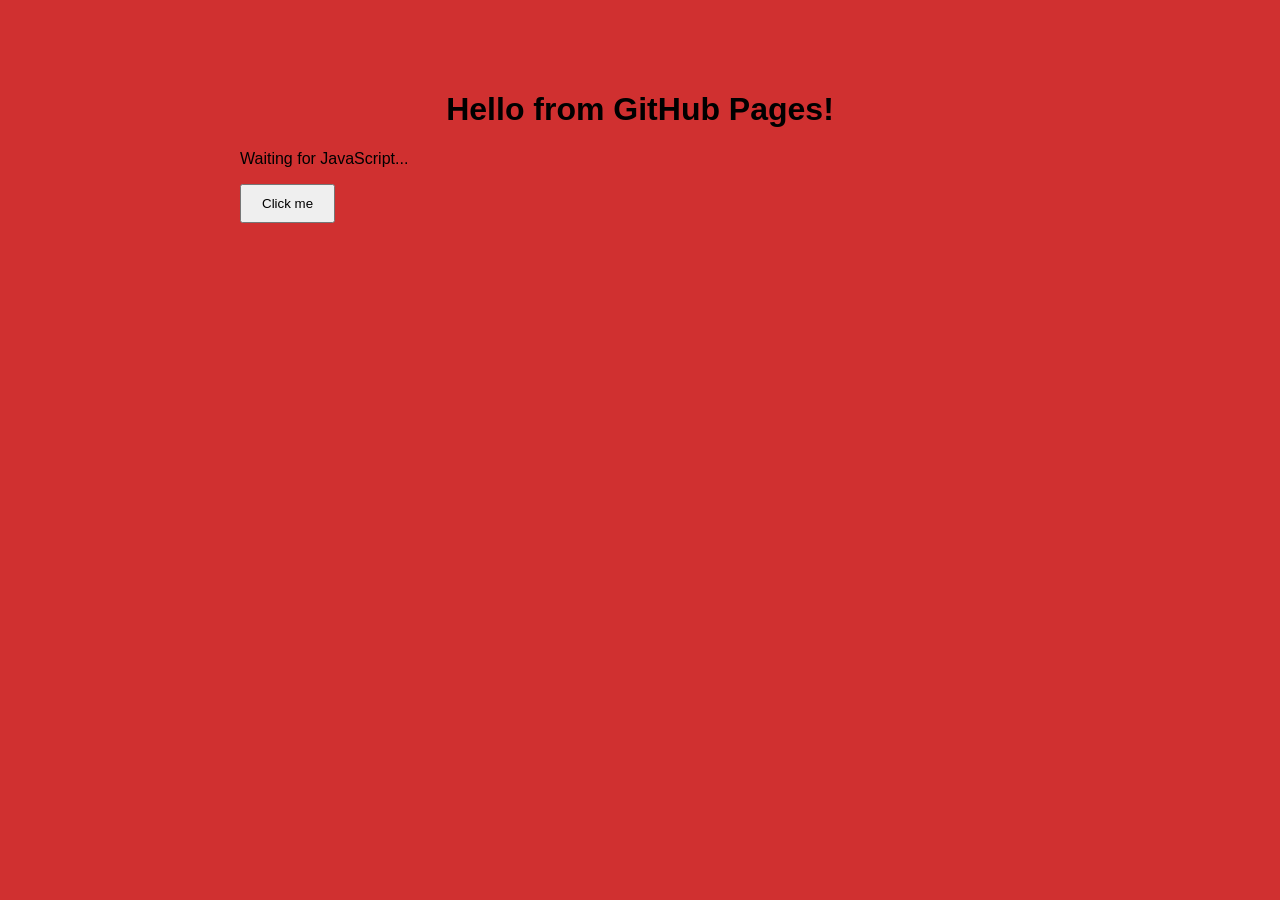
==== index.html @ 42c1ac7d "Test site" ====
<!DOCTYPE html>
<html lang="en">
<head>
    <meta charset="UTF-8">
    <meta name="viewport" content="width=device-width, initial-scale=1.0">

    <title>My NetworkX Project</title>

    <link rel="stylesheet" href="style.css">
</head>

<body>

    <h1>Hello from GitHub Pages!</h1>

    <p id="message">Waiting for JavaScript...</p>

    <button onclick="changeMessage()">Click me</button>

    <script src="script.js"></script>

</body>
</html>
---- style.css ----
body {
    font-family: Arial, sans-serif;
    max-width: 800px;
    margin: 50px auto;
    padding: 20px;
    background-color: #d03030;
}

h1 {
    text-align: center;
}

button {
    padding: 10px 20px;
    cursor: pointer;
}
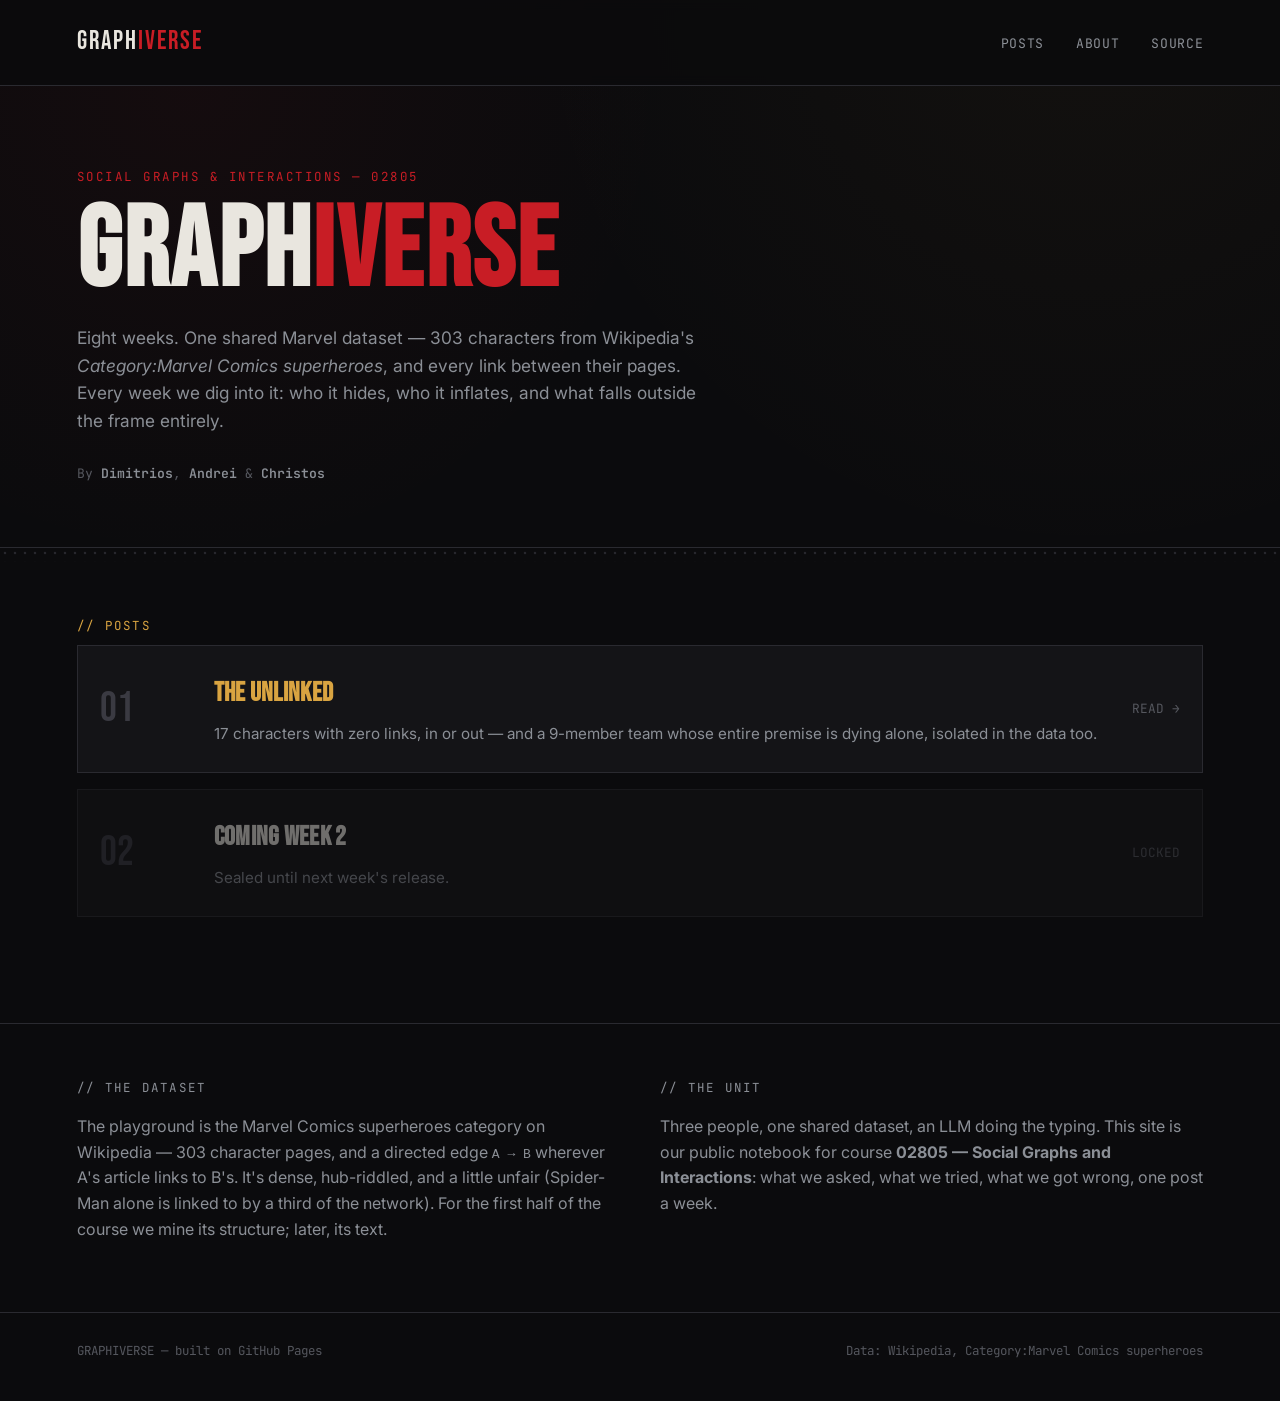
==== commit 30c2aff5: "Not linked characters post" ====
--- a/index.html
+++ b/index.html
@@ -1,23 +1,90 @@
 <!DOCTYPE html>
 <html lang="en">
 <head>
-    <meta charset="UTF-8">
-    <meta name="viewport" content="width=device-width, initial-scale=1.0">
-
-    <title>My NetworkX Project</title>
-
-    <link rel="stylesheet" href="style.css">
+  <meta charset="UTF-8">
+  <meta name="viewport" content="width=device-width, initial-scale=1.0">
+  <title>Graphiverse</title>
+  <meta name="description" content="A network-science dig through the Marvel Wikipedia link graph, filed weekly by Dimitrios, Andrei &amp; Christos.">
+  <link rel="preconnect" href="https://fonts.googleapis.com">
+  <link rel="preconnect" href="https://fonts.gstatic.com" crossorigin>
+  <link rel="stylesheet" href="https://fonts.googleapis.com/css2?family=Bebas+Neue&family=Inter:wght@400;500;600;700&family=JetBrains+Mono:wght@400;600&display=swap">
+  <link rel="stylesheet" href="assets/css/style.css">
 </head>
-
 <body>
 
-    <h1>Hello from GitHub Pages!</h1>
+  <nav class="site-nav">
+    <div class="brand">GRAPH<span>IVERSE</span></div>
+    <div class="links">
+      <a href="index.html#case-files">Posts</a>
+      <a href="index.html#about">About</a>
+      <a href="https://github.com/cpsall/cpsall.github.io" target="_blank" rel="noopener">Source</a>
+    </div>
+  </nav>
 
-    <p id="message">Waiting for JavaScript...</p>
+  <header class="hero">
+    <div class="kicker">Social Graphs &amp; Interactions — 02805</div>
+    <h1>GRAPH<span class="accent">IVERSE</span></h1>
+    <p class="lede">
+      Eight weeks. One shared Marvel dataset — 303 characters from Wikipedia's
+      <em>Category:Marvel Comics superheroes</em>, and every link between their pages.
+      Every week we dig into it: who it hides, who it inflates, and what falls outside
+      the frame entirely.
+    </p>
+    <div class="credit-line">
+      By <strong>Dimitrios</strong>, <strong>Andrei</strong> &amp; <strong>Christos</strong>
+    </div>
+  </header>
 
-    <button onclick="changeMessage()">Click me</button>
+  <div class="halftone"></div>
 
-    <script src="script.js"></script>
+  <section class="case-files" id="case-files">
+    <p class="section-label">// Posts</p>
 
+    <a class="case-card" href="posts/week1-the-unlinked.html">
+      <div class="num">01</div>
+      <div>
+        <h3>The Unlinked</h3>
+        <p>17 characters with zero links, in or out — and a 9-member team whose entire
+          premise is dying alone, isolated in the data too.</p>
+      </div>
+      <div class="go">READ →</div>
+    </a>
+
+    <div class="case-card locked">
+      <div class="num">02</div>
+      <div>
+        <h3>Coming week 2</h3>
+        <p>Sealed until next week's release.</p>
+      </div>
+      <div class="go">LOCKED</div>
+    </div>
+  </section>
+
+  <section class="about-strip" id="about">
+    <div>
+      <p class="section-label">// The Dataset</p>
+      <p>
+        The playground is the Marvel Comics superheroes category on Wikipedia — 303 character
+        pages, and a directed edge <code>A → B</code> wherever A's article links to B's. It's
+        dense, hub-riddled, and a little unfair (Spider-Man alone is linked to by a third of
+        the network). For the first half of the course we mine its structure; later, its text.
+      </p>
+    </div>
+    <div>
+      <p class="section-label">// The Unit</p>
+      <p>
+        Three people, one shared dataset, an LLM doing the typing. This site is our public
+        notebook for course <strong>02805 — Social Graphs and Interactions</strong>: what we
+        asked, what we tried, what we got wrong, one post a week.
+      </p>
+    </div>
+  </section>
+
+  <footer class="site-footer">
+    <span>GRAPHIVERSE — built on GitHub Pages</span>
+    <span>Data: Wikipedia, Category:Marvel Comics superheroes</span>
+  </footer>
+
+  <script src="assets/js/script.js"></script>
 </body>
-</html>+</html>
--- a/assets/css/style.css
+++ b/assets/css/style.css
@@ -0,0 +1,361 @@
+/* THE UNDERGRAPH — dark, mature comic-noir theme */
+/* Fonts (Bebas Neue / Inter / JetBrains Mono) are loaded via <link> in the HTML head,
+   not @import here — @import is render-blocking and stalls the page if the font CDN
+   is ever slow or unreachable. Fallback stacks below keep the page usable either way. */
+
+:root {
+  --bg: #0b0b0d;
+  --bg-panel: #141417;
+  --bg-panel-raised: #1b1b1f;
+  --border: #2a2a30;
+  --border-strong: #3a3a42;
+  --red: #c81d25;
+  --red-dim: #7a1015;
+  --amber: #d9a441;
+  --text: #e9e6df;
+  --text-muted: #8b8f96;
+  --text-faint: #55575e;
+  --font-display: 'Bebas Neue', 'Arial Narrow', sans-serif;
+  --font-body: 'Inter', -apple-system, BlinkMacSystemFont, sans-serif;
+  --font-mono: 'JetBrains Mono', 'Consolas', monospace;
+}
+
+* { box-sizing: border-box; }
+
+html { scroll-behavior: smooth; }
+
+body {
+  margin: 0;
+  background: var(--bg);
+  color: var(--text);
+  font-family: var(--font-body);
+  line-height: 1.6;
+  background-image:
+    radial-gradient(circle at 15% 10%, rgba(200,29,37,0.05), transparent 35%),
+    radial-gradient(circle at 85% 0%, rgba(217,164,65,0.04), transparent 40%);
+  background-attachment: fixed;
+}
+
+a { color: var(--amber); text-decoration: none; }
+a:hover { color: var(--red); }
+
+/* halftone texture strip, used as a section divider */
+.halftone {
+  height: 14px;
+  background-image: radial-gradient(circle, var(--border-strong) 1.4px, transparent 1.6px);
+  background-size: 10px 10px;
+  opacity: 0.6;
+}
+
+/* ---------- nav ---------- */
+.site-nav {
+  display: flex;
+  justify-content: space-between;
+  align-items: center;
+  padding: 22px 6vw;
+  border-bottom: 1px solid var(--border);
+  position: sticky;
+  top: 0;
+  background: rgba(11,11,13,0.92);
+  backdrop-filter: blur(6px);
+  z-index: 10;
+}
+
+.site-nav .brand {
+  font-family: var(--font-display);
+  font-size: 1.6rem;
+  letter-spacing: 0.08em;
+  color: var(--text);
+}
+.site-nav .brand span { color: var(--red); }
+
+.site-nav .links a {
+  margin-left: 28px;
+  font-family: var(--font-mono);
+  font-size: 0.82rem;
+  letter-spacing: 0.05em;
+  text-transform: uppercase;
+  color: var(--text-muted);
+}
+.site-nav .links a:hover { color: var(--red); }
+
+/* ---------- hero ---------- */
+.hero {
+  padding: 9vh 6vw 7vh;
+  border-bottom: 1px solid var(--border);
+  position: relative;
+}
+
+.hero .kicker {
+  font-family: var(--font-mono);
+  color: var(--red);
+  letter-spacing: 0.2em;
+  font-size: 0.78rem;
+  text-transform: uppercase;
+  margin-bottom: 14px;
+}
+
+.hero h1 {
+  font-family: var(--font-display);
+  font-size: clamp(3.2rem, 9vw, 7rem);
+  line-height: 0.92;
+  margin: 0 0 20px;
+  letter-spacing: 0.02em;
+}
+.hero h1 .accent { color: var(--red); }
+
+.hero p.lede {
+  max-width: 640px;
+  color: var(--text-muted);
+  font-size: 1.08rem;
+}
+
+.credit-line {
+  margin-top: 28px;
+  font-family: var(--font-mono);
+  font-size: 0.82rem;
+  color: var(--text-faint);
+}
+.credit-line strong { color: var(--text-muted); font-weight: 600; }
+
+/* ---------- section headings ---------- */
+.section-label {
+  font-family: var(--font-mono);
+  font-size: 0.78rem;
+  letter-spacing: 0.18em;
+  text-transform: uppercase;
+  color: var(--amber);
+  margin: 0 0 10px;
+}
+
+/* ---------- case file list (index) ---------- */
+.case-files {
+  padding: 6vh 6vw 10vh;
+}
+
+.case-card {
+  display: grid;
+  grid-template-columns: 90px 1fr auto;
+  gap: 24px;
+  align-items: center;
+  padding: 26px 22px;
+  border: 1px solid var(--border);
+  background: var(--bg-panel);
+  margin-bottom: 16px;
+  transition: border-color 0.15s ease, transform 0.15s ease;
+}
+.case-card:hover {
+  border-color: var(--red-dim);
+  transform: translateX(4px);
+}
+
+.case-card .num {
+  font-family: var(--font-display);
+  font-size: 2.6rem;
+  color: var(--border-strong);
+}
+.case-card:hover .num { color: var(--red); }
+
+.case-card h3 {
+  margin: 0 0 6px;
+  font-family: var(--font-display);
+  font-size: 1.7rem;
+  letter-spacing: 0.01em;
+}
+.case-card p {
+  margin: 0;
+  color: var(--text-muted);
+  font-size: 0.95rem;
+}
+.case-card .go {
+  font-family: var(--font-mono);
+  color: var(--text-faint);
+  font-size: 0.8rem;
+}
+.case-card:hover .go { color: var(--amber); }
+
+.case-card.locked {
+  opacity: 0.45;
+}
+.case-card.locked:hover { transform: none; border-color: var(--border); }
+
+/* ---------- about strip ---------- */
+.about-strip {
+  padding: 6vh 6vw;
+  border-top: 1px solid var(--border);
+  display: grid;
+  grid-template-columns: 1fr 1fr;
+  gap: 40px;
+}
+@media (max-width: 760px) {
+  .about-strip { grid-template-columns: 1fr; }
+  .case-card { grid-template-columns: 50px 1fr; }
+  .case-card .go { display: none; }
+}
+
+.about-strip p { color: var(--text-muted); }
+
+/* ---------- footer ---------- */
+.site-footer {
+  padding: 28px 6vw 40px;
+  border-top: 1px solid var(--border);
+  font-family: var(--font-mono);
+  font-size: 0.78rem;
+  color: var(--text-faint);
+  display: flex;
+  justify-content: space-between;
+  flex-wrap: wrap;
+  gap: 10px;
+}
+
+/* ---------- post layout ---------- */
+.post-header {
+  padding: 8vh 6vw 5vh;
+  border-bottom: 1px solid var(--border);
+  max-width: 900px;
+}
+.post-header .kicker {
+  font-family: var(--font-mono);
+  color: var(--red);
+  letter-spacing: 0.2em;
+  font-size: 0.78rem;
+  text-transform: uppercase;
+  margin-bottom: 16px;
+}
+.post-header h1 {
+  font-family: var(--font-display);
+  font-size: clamp(2.6rem, 6vw, 4.4rem);
+  line-height: 1.0;
+  margin: 0 0 18px;
+}
+.post-header .dek {
+  color: var(--text-muted);
+  font-size: 1.1rem;
+  max-width: 700px;
+}
+.post-header .byline {
+  margin-top: 24px;
+  font-family: var(--font-mono);
+  font-size: 0.82rem;
+  color: var(--text-faint);
+}
+
+.post-body {
+  padding: 6vh 6vw 4vh;
+  max-width: 780px;
+}
+.post-body h2 {
+  font-family: var(--font-display);
+  font-size: 2rem;
+  letter-spacing: 0.02em;
+  margin-top: 3em;
+  color: var(--text);
+}
+.post-body h2 .idx { color: var(--red); margin-right: 10px; }
+.post-body p { color: #cfccc4; font-size: 1.02rem; }
+.post-body p.lead { font-size: 1.15rem; color: var(--text); }
+.post-body strong { color: var(--text); }
+.post-body blockquote {
+  border-left: 3px solid var(--red);
+  margin: 2em 0;
+  padding: 0.4em 0 0.4em 1.4em;
+  color: var(--amber);
+  font-family: var(--font-mono);
+  font-size: 0.95rem;
+}
+
+.figure-block {
+  margin: 2.5em -6vw;
+  padding: 0 6vw;
+}
+.figure-block img {
+  width: 100%;
+  max-width: 1400px;
+  display: block;
+  margin: 0 auto;
+  border: 1px solid var(--border);
+}
+.figure-block figcaption {
+  text-align: center;
+  color: var(--text-faint);
+  font-family: var(--font-mono);
+  font-size: 0.8rem;
+  margin-top: 12px;
+  max-width: 780px;
+  margin-left: auto;
+  margin-right: auto;
+}
+
+.stat-row {
+  display: flex;
+  gap: 14px;
+  flex-wrap: wrap;
+  margin: 1.6em 0;
+}
+.stat {
+  border: 1px solid var(--border);
+  background: var(--bg-panel);
+  padding: 14px 20px;
+  min-width: 140px;
+}
+.stat .n {
+  font-family: var(--font-display);
+  font-size: 2.1rem;
+  color: var(--red);
+  display: block;
+}
+.stat .label {
+  font-family: var(--font-mono);
+  font-size: 0.72rem;
+  color: var(--text-faint);
+  text-transform: uppercase;
+  letter-spacing: 0.06em;
+}
+
+/* bare name list for the alone section -- no per-character bios, just names,
+   with the "famous despite isolation" few flagged with a short tag inline */
+.alone-list {
+  display: flex;
+  flex-wrap: wrap;
+  gap: 8px;
+  margin: 1.6em 0;
+}
+.alone-pill {
+  border: 1px solid var(--border);
+  background: var(--bg-panel);
+  padding: 8px 14px;
+  font-family: var(--font-mono);
+  font-size: 0.85rem;
+  color: var(--text-muted);
+}
+.alone-pill.flagged {
+  border-color: var(--red-dim);
+  color: var(--red);
+  font-weight: 600;
+}
+.alone-pill .note {
+  color: var(--text-faint);
+  font-weight: 400;
+  font-size: 0.78rem;
+}
+
+.island-card {
+  border: 1px solid var(--border-strong);
+  background: var(--bg-panel-raised);
+  padding: 22px 26px;
+  margin: 2em 0;
+}
+.island-card .section-label { color: var(--amber); }
+.island-card .members {
+  font-family: var(--font-mono);
+  font-size: 0.85rem;
+  color: var(--text-muted);
+  line-height: 1.9;
+}
+
+.post-footer {
+  padding: 5vh 6vw 10vh;
+  max-width: 780px;
+  border-top: 1px solid var(--border);
+  margin-top: 4em;
+}
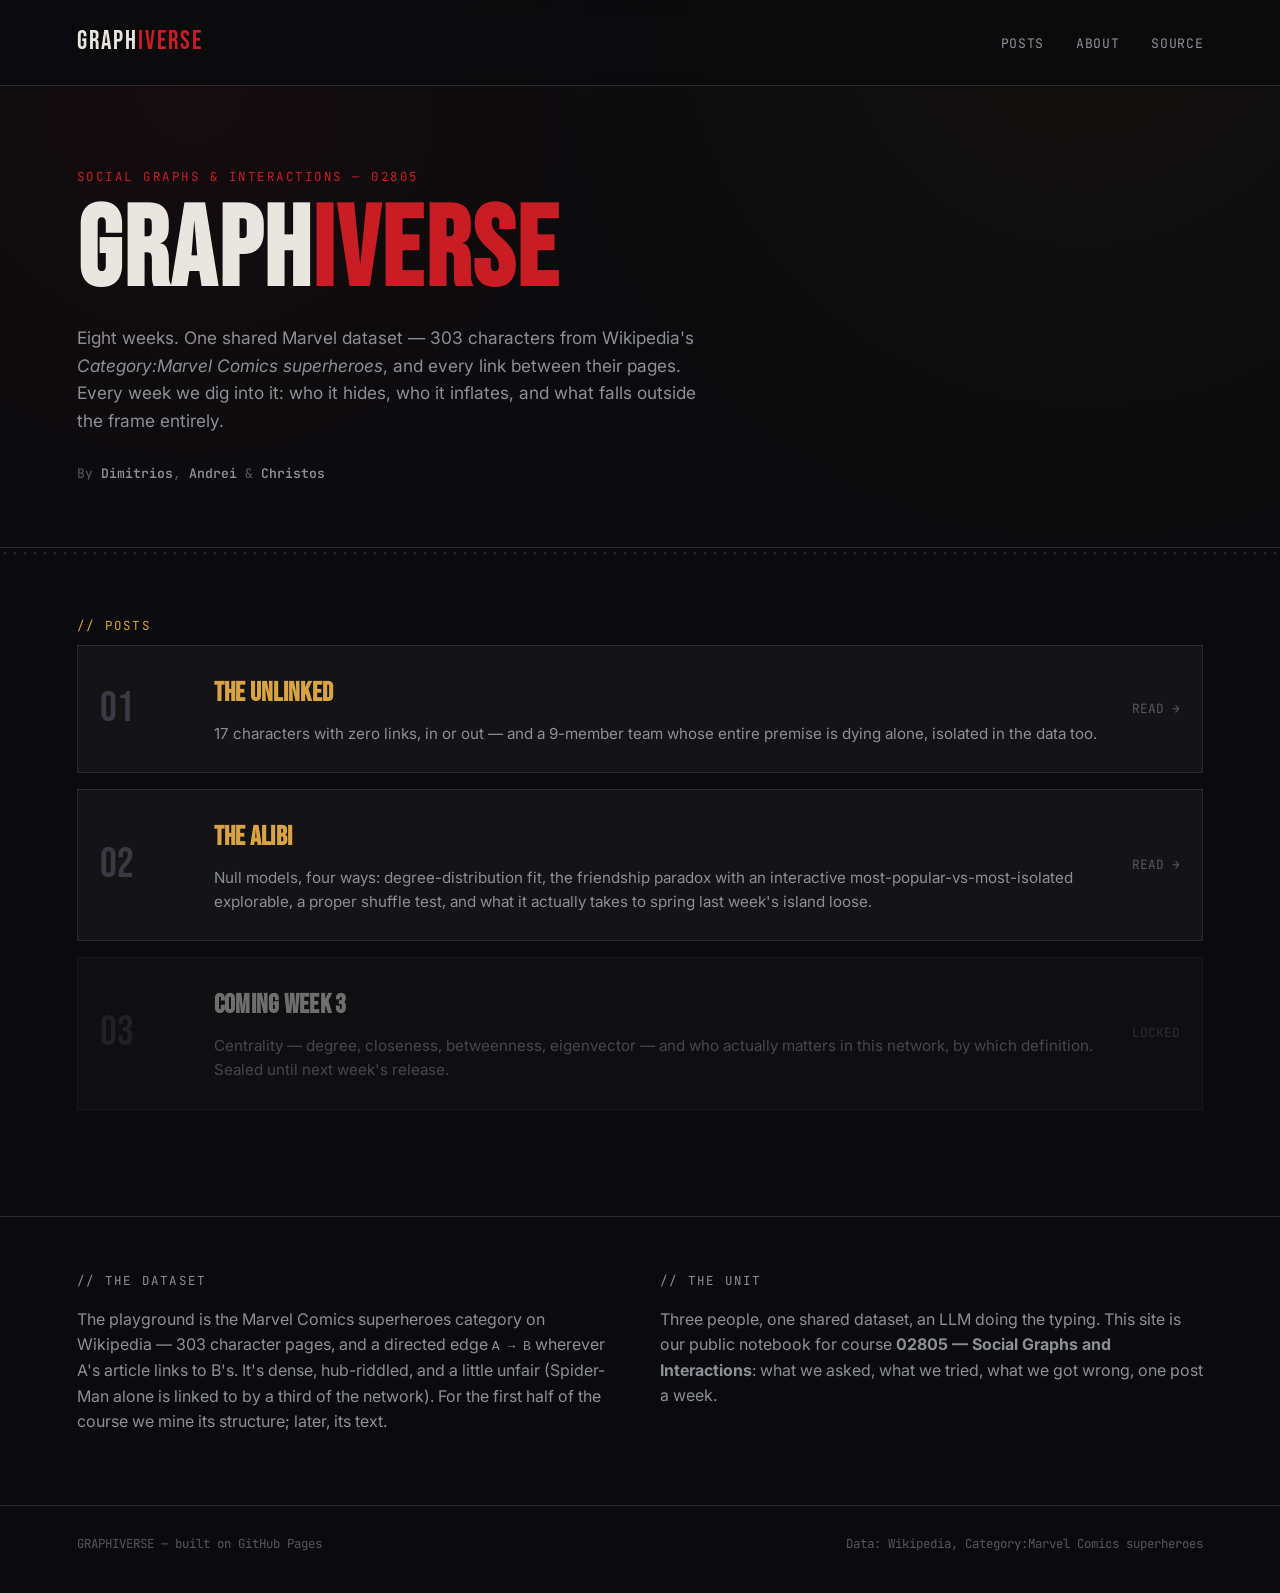
==== commit d05583a2: "Second week post" ====
--- a/index.html
+++ b/index.html
@@ -50,11 +50,23 @@
       <div class="go">READ →</div>
     </a>
 
-    <div class="case-card locked">
+    <a class="case-card" href="posts/week2-the-alibi.html">
       <div class="num">02</div>
       <div>
-        <h3>Coming week 2</h3>
-        <p>Sealed until next week's release.</p>
+        <h3>The Alibi</h3>
+        <p>Null models, four ways: degree-distribution fit, the friendship
+          paradox with an interactive most-popular-vs-most-isolated explorable, a proper
+          shuffle test, and what it actually takes to spring last week's island loose.</p>
+      </div>
+      <div class="go">READ →</div>
+    </a>
+
+    <div class="case-card locked">
+      <div class="num">03</div>
+      <div>
+        <h3>Coming week 3</h3>
+        <p>Centrality — degree, closeness, betweenness, eigenvector — and who actually
+          matters in this network, by which definition. Sealed until next week's release.</p>
       </div>
       <div class="go">LOCKED</div>
     </div>
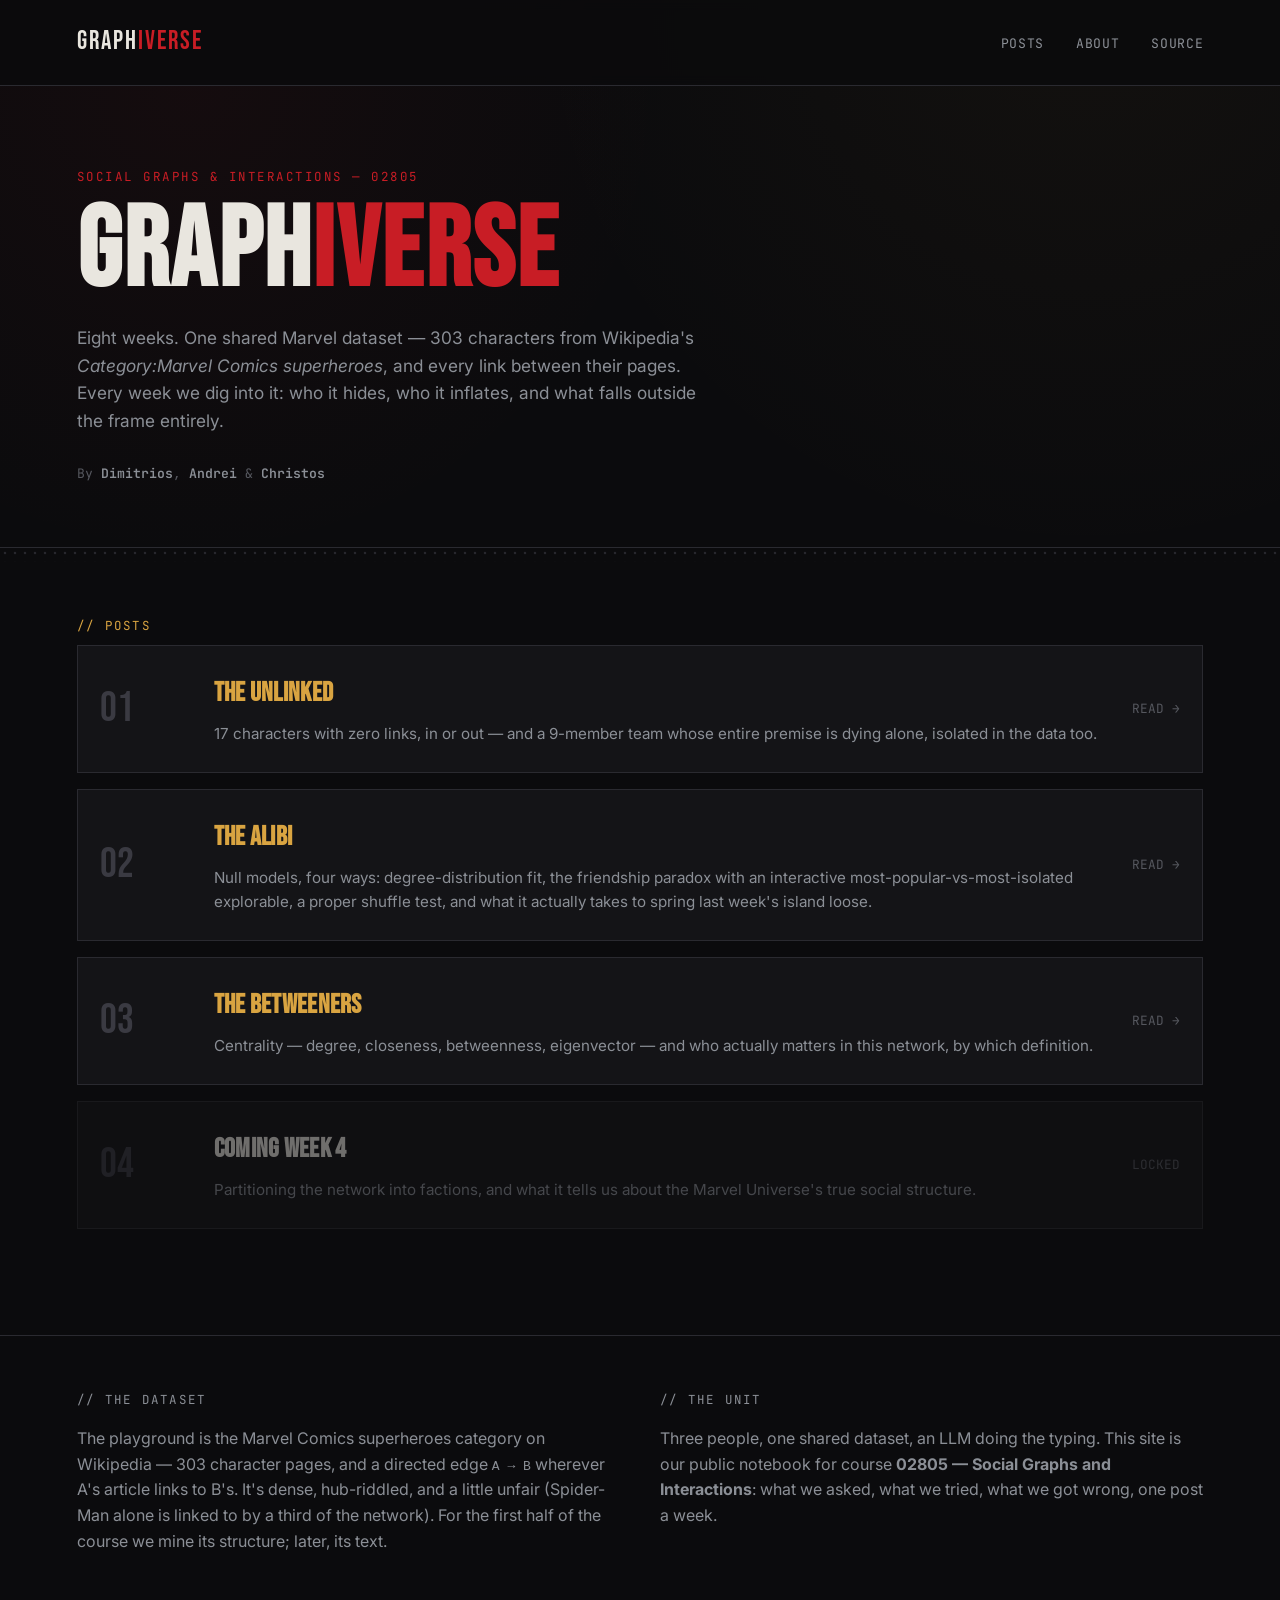
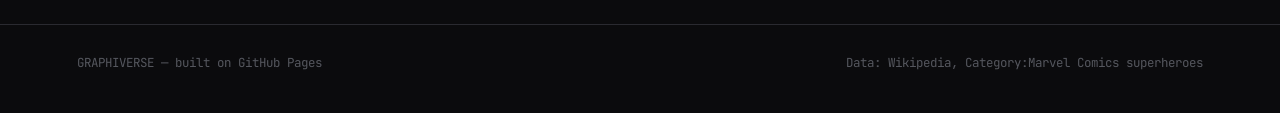
==== commit e3e682f5: "week 3" ====
--- a/index.html
+++ b/index.html
@@ -61,12 +61,21 @@
       <div class="go">READ →</div>
     </a>
 
-    <div class="case-card locked">
+    <a class="case-card" href="posts/week3_centrality_cliques_community.html">
       <div class="num">03</div>
       <div>
-        <h3>Coming week 3</h3>
+        <h3>The Betweeners</h3>
         <p>Centrality — degree, closeness, betweenness, eigenvector — and who actually
-          matters in this network, by which definition. Sealed until next week's release.</p>
+          matters in this network, by which definition.</p>
+      </div>
+      <div class="go">READ →</div>
+    </a>
+    <div class="case-card locked">
+      <div class="num">04</div>
+      <div>
+        <h3>Coming week 4</h3>
+        <p>Partitioning the network into factions, and what it tells us about the
+          Marvel Universe's true social structure.</p>
       </div>
       <div class="go">LOCKED</div>
     </div>
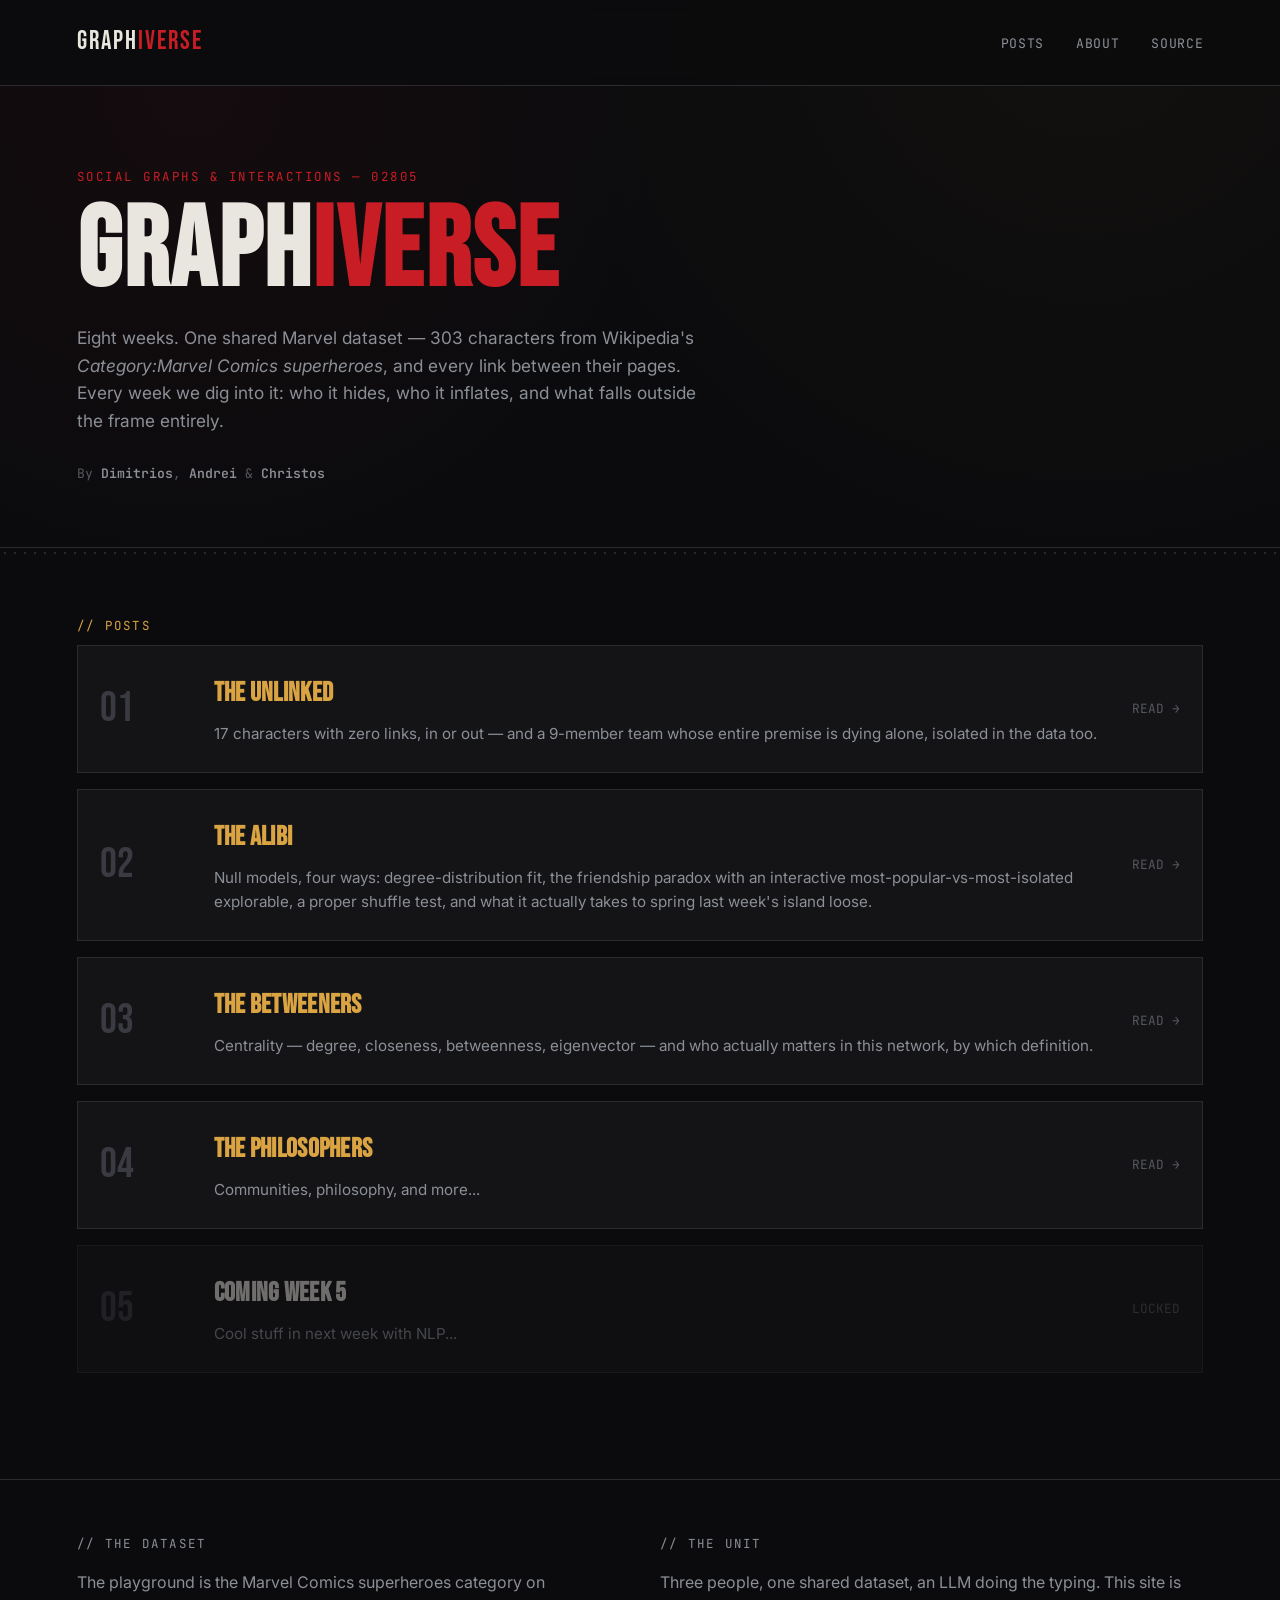
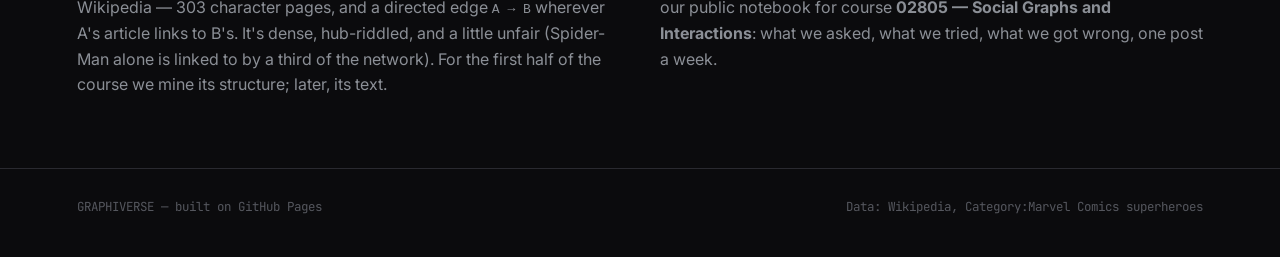
==== commit 6d9bf1c0: "week 4" ====
--- a/index.html
+++ b/index.html
@@ -70,12 +70,19 @@
       </div>
       <div class="go">READ →</div>
     </a>
-    <div class="case-card locked">
+    <a class="case-card" href="posts/week4-communities.html">
       <div class="num">04</div>
       <div>
-        <h3>Coming week 4</h3>
-        <p>Partitioning the network into factions, and what it tells us about the
-          Marvel Universe's true social structure.</p>
+        <h3>The Philosophers</h3>
+        <p>Communities, philosophy, and more...</p>
+      </div>
+      <div class="go">READ →</div>
+    </a>
+    <div class="case-card locked">
+      <div class="num">05</div>
+      <div>
+        <h3>Coming week 5</h3>
+        <p>Cool stuff in next week with NLP...</p>
       </div>
       <div class="go">LOCKED</div>
     </div>
